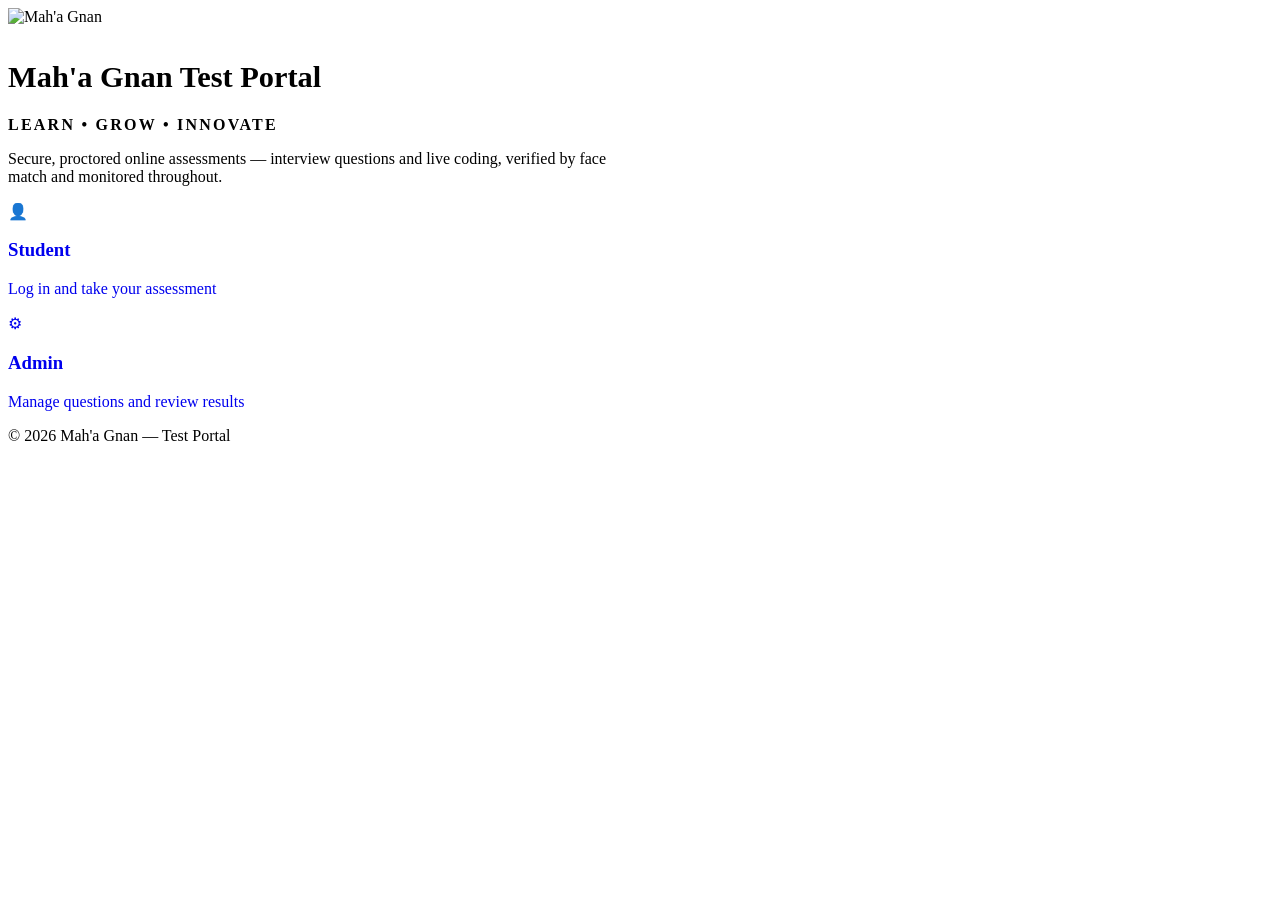
==== index.html @ fe6c0682 "Add files via upload" ====
<!DOCTYPE html>
<html lang="en">
<head>
<meta charset="UTF-8" />
<meta name="viewport" content="width=device-width, initial-scale=1.0" />
<title>Mah'a Gnan Test Portal</title>
<link rel="preconnect" href="https://fonts.googleapis.com">
<link href="https://fonts.googleapis.com/css2?family=Space+Grotesk:wght@500;700&family=Inter:wght@400;500;600&display=swap" rel="stylesheet">
<link rel="stylesheet" href="css/style.css" />
</head>
<body>

<div class="page-center">
  <div class="text-center" style="max-width:640px;">
    <img src="assets/logo.png" alt="Mah'a Gnan" style="height:96px; margin-bottom:14px;" />
    <h1 style="font-size:1.9rem;">Mah'a Gnan Test Portal</h1>
    <p class="small-note" style="letter-spacing:0.14em; text-transform:uppercase; color:var(--green-mid); font-weight:600;">
      Learn &bull; Grow &bull; Innovate
    </p>
    <p class="mt-16">Secure, proctored online assessments — interview questions and live coding, verified by face match and monitored throughout.</p>

    <div class="role-grid">
      <a href="student-login.html" style="text-decoration:none;">
        <div class="role-card">
          <div class="icon">&#128100;</div>
          <h3>Student</h3>
          <p>Log in and take your assessment</p>
        </div>
      </a>
      <a href="admin-login.html" style="text-decoration:none;">
        <div class="role-card">
          <div class="icon">&#9881;</div>
          <h3>Admin</h3>
          <p>Manage questions and review results</p>
        </div>
      </a>
    </div>
  </div>
</div>

<footer class="site-footer">&copy; 2026 Mah'a Gnan &mdash; Test Portal</footer>

</body>
</html>
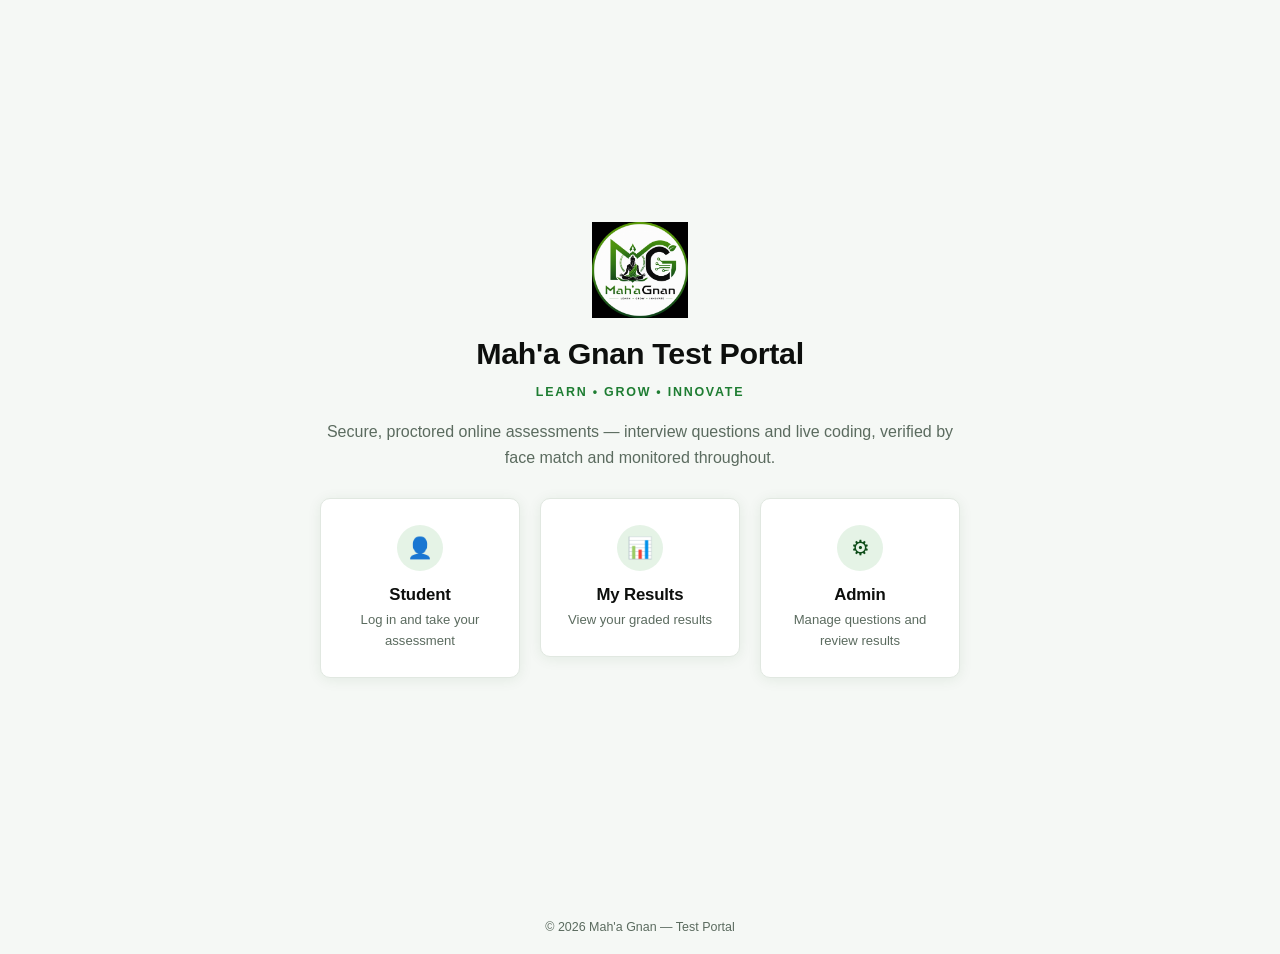
==== commit 033daa9c: "Update index.html" ====
--- a/index.html
+++ b/index.html
@@ -27,6 +27,13 @@
           <p>Log in and take your assessment</p>
         </div>
       </a>
+      <a href="results.html" style="text-decoration:none;">
+        <div class="role-card">
+          <div class="icon">&#128202;</div>
+          <h3>My Results</h3>
+          <p>View your graded results</p>
+        </div>
+      </a>
       <a href="admin-login.html" style="text-decoration:none;">
         <div class="role-card">
           <div class="icon">&#9881;</div>
--- a/css/style.css
+++ b/css/style.css
@@ -0,0 +1,465 @@
+/* ============================================
+   MAH'A GNAN TEST PORTAL — Design System
+   Palette: white base, deep green + black accents
+   ============================================ */
+
+:root {
+  --white: #ffffff;
+  --bg-soft: #f5f8f5;
+  --bg-card: #ffffff;
+  --green-deep: #0f4d1a;
+  --green-mid: #1e7d32;
+  --green-bright: #43a047;
+  --green-pale: #e5f3e6;
+  --black: #0d0f0d;
+  --ink: #16201a;
+  --gray-line: #e1e8e1;
+  --gray-text: #5b6b5f;
+  --red-alert: #c62828;
+  --red-pale: #fdecea;
+  --amber: #b8860b;
+  --amber-pale: #fdf5e2;
+  --radius: 10px;
+  --shadow: 0 2px 14px rgba(15, 77, 26, 0.08);
+  --shadow-lg: 0 8px 32px rgba(15, 77, 26, 0.14);
+  --font-display: "Space Grotesk", "Segoe UI", sans-serif;
+  --font-body: "Inter", "Segoe UI", sans-serif;
+}
+
+* { box-sizing: border-box; }
+
+html, body {
+  margin: 0;
+  padding: 0;
+  background: var(--bg-soft);
+  color: var(--ink);
+  font-family: var(--font-body);
+  -webkit-font-smoothing: antialiased;
+}
+
+h1, h2, h3, h4 {
+  font-family: var(--font-display);
+  color: var(--black);
+  margin: 0 0 8px;
+  letter-spacing: -0.01em;
+}
+
+a { color: var(--green-mid); text-decoration: none; }
+a:hover { text-decoration: underline; }
+
+p { color: var(--gray-text); line-height: 1.6; }
+
+/* ---------- Layout shells ---------- */
+
+.page-center {
+  min-height: 100vh;
+  display: flex;
+  align-items: center;
+  justify-content: center;
+  padding: 24px;
+}
+
+.topbar {
+  display: flex;
+  align-items: center;
+  justify-content: space-between;
+  padding: 14px 28px;
+  background: var(--white);
+  border-bottom: 1px solid var(--gray-line);
+  position: sticky;
+  top: 0;
+  z-index: 50;
+}
+
+.topbar-brand {
+  display: flex;
+  align-items: center;
+  gap: 10px;
+}
+
+.topbar-brand img { height: 36px; width: 36px; border-radius: 50%; }
+.topbar-brand span {
+  font-family: var(--font-display);
+  font-weight: 700;
+  font-size: 1.1rem;
+  color: var(--black);
+}
+.topbar-brand span em {
+  font-style: normal;
+  color: var(--green-mid);
+}
+
+.container {
+  max-width: 1100px;
+  margin: 0 auto;
+  padding: 32px 24px;
+}
+
+/* ---------- Circuit-node divider (signature element) ---------- */
+
+.circuit-divider {
+  display: flex;
+  align-items: center;
+  gap: 6px;
+  margin: 18px 0;
+  color: var(--green-mid);
+}
+.circuit-divider::before,
+.circuit-divider::after {
+  content: "";
+  flex: 1;
+  height: 1px;
+  background: linear-gradient(90deg, transparent, var(--gray-line) 20%, var(--gray-line) 80%, transparent);
+}
+.circuit-divider .node {
+  width: 6px; height: 6px;
+  border: 1.5px solid var(--green-mid);
+  border-radius: 50%;
+  background: var(--white);
+}
+
+/* ---------- Cards ---------- */
+
+.card {
+  background: var(--bg-card);
+  border: 1px solid var(--gray-line);
+  border-radius: var(--radius);
+  box-shadow: var(--shadow);
+  padding: 28px;
+}
+
+.card-auth {
+  width: 100%;
+  max-width: 420px;
+}
+
+.brand-header {
+  text-align: center;
+  margin-bottom: 22px;
+}
+.brand-header img {
+  height: 68px;
+  margin-bottom: 10px;
+}
+.brand-header h1 {
+  font-size: 1.4rem;
+  margin-bottom: 2px;
+}
+.brand-header .tagline {
+  font-size: 0.72rem;
+  letter-spacing: 0.14em;
+  text-transform: uppercase;
+  color: var(--green-mid);
+  font-weight: 600;
+}
+
+/* ---------- Forms ---------- */
+
+label {
+  display: block;
+  font-size: 0.82rem;
+  font-weight: 600;
+  color: var(--ink);
+  margin: 14px 0 6px;
+}
+input[type="text"],
+input[type="email"],
+input[type="password"],
+input[type="file"],
+input[type="datetime-local"],
+input[type="number"],
+select,
+textarea {
+  width: 100%;
+  padding: 11px 12px;
+  border: 1px solid var(--gray-line);
+  border-radius: 8px;
+  font-family: var(--font-body);
+  font-size: 0.92rem;
+  background: var(--white);
+  color: var(--ink);
+}
+input:focus, select:focus, textarea:focus {
+  outline: none;
+  border-color: var(--green-mid);
+  box-shadow: 0 0 0 3px var(--green-pale);
+}
+textarea { resize: vertical; min-height: 90px; }
+
+/* ---------- Buttons ---------- */
+
+.btn {
+  display: inline-flex;
+  align-items: center;
+  justify-content: center;
+  gap: 8px;
+  padding: 12px 20px;
+  border-radius: 8px;
+  border: none;
+  font-family: var(--font-body);
+  font-weight: 600;
+  font-size: 0.92rem;
+  cursor: pointer;
+  transition: transform 0.08s ease, box-shadow 0.15s ease;
+}
+.btn:active { transform: scale(0.98); }
+.btn-primary {
+  background: var(--green-deep);
+  color: var(--white);
+  width: 100%;
+  margin-top: 18px;
+}
+.btn-primary:hover { background: var(--green-mid); }
+.btn-outline {
+  background: transparent;
+  border: 1.5px solid var(--green-deep);
+  color: var(--green-deep);
+}
+.btn-outline:hover { background: var(--green-pale); }
+.btn-danger {
+  background: var(--red-alert);
+  color: var(--white);
+}
+.btn-danger:hover { opacity: 0.9; }
+.btn-black {
+  background: var(--black);
+  color: var(--white);
+}
+.btn-block { width: 100%; }
+.btn-sm { padding: 7px 14px; font-size: 0.8rem; }
+
+.form-footer {
+  text-align: center;
+  margin-top: 16px;
+  font-size: 0.85rem;
+  color: var(--gray-text);
+}
+
+.error-text {
+  color: var(--red-alert);
+  font-size: 0.82rem;
+  margin-top: 8px;
+  min-height: 1em;
+}
+.success-text {
+  color: var(--green-deep);
+  font-size: 0.82rem;
+  margin-top: 8px;
+}
+
+/* ---------- Role select (landing) ---------- */
+
+.role-grid {
+  display: grid;
+  grid-template-columns: repeat(auto-fit, minmax(200px, 1fr));
+  gap: 20px;
+  max-width: 760px;
+  margin-top: 28px;
+}
+@media (max-width: 560px) {
+  .role-grid { grid-template-columns: 1fr; }
+}
+.role-card {
+  background: var(--white);
+  border: 1px solid var(--gray-line);
+  border-radius: var(--radius);
+  padding: 26px 20px;
+  text-align: center;
+  cursor: pointer;
+  box-shadow: var(--shadow);
+  transition: box-shadow 0.15s ease, transform 0.1s ease;
+}
+.role-card:hover {
+  box-shadow: var(--shadow-lg);
+  transform: translateY(-2px);
+}
+.role-card .icon {
+  width: 46px; height: 46px;
+  margin: 0 auto 14px;
+  border-radius: 50%;
+  background: var(--green-pale);
+  display: flex; align-items: center; justify-content: center;
+  color: var(--green-deep);
+  font-size: 1.3rem;
+}
+.role-card h3 { font-size: 1.05rem; margin-bottom: 4px; }
+.role-card p { font-size: 0.82rem; margin: 0; }
+
+/* ---------- Badges / status ---------- */
+
+.badge {
+  display: inline-block;
+  padding: 3px 10px;
+  border-radius: 100px;
+  font-size: 0.72rem;
+  font-weight: 700;
+  letter-spacing: 0.02em;
+}
+.badge-green { background: var(--green-pale); color: var(--green-deep); }
+.badge-red { background: var(--red-pale); color: var(--red-alert); }
+.badge-amber { background: var(--amber-pale); color: var(--amber); }
+.badge-black { background: var(--black); color: var(--white); }
+
+/* ---------- Tables ---------- */
+
+table { width: 100%; border-collapse: collapse; }
+th, td {
+  text-align: left;
+  padding: 12px 14px;
+  border-bottom: 1px solid var(--gray-line);
+  font-size: 0.88rem;
+}
+th {
+  color: var(--gray-text);
+  font-weight: 600;
+  text-transform: uppercase;
+  font-size: 0.72rem;
+  letter-spacing: 0.05em;
+}
+tr:hover td { background: var(--green-pale); }
+
+/* ---------- Exam-specific ---------- */
+
+.exam-header {
+  position: sticky;
+  top: 0;
+  z-index: 60;
+  background: var(--black);
+  color: var(--white);
+  display: flex;
+  align-items: center;
+  justify-content: space-between;
+  padding: 12px 26px;
+}
+.exam-header .timer {
+  font-family: var(--font-display);
+  font-size: 1.15rem;
+  font-weight: 700;
+  color: var(--green-bright);
+}
+.exam-header .strikes {
+  display: flex;
+  gap: 6px;
+}
+.strike-dot {
+  width: 12px; height: 12px;
+  border-radius: 50%;
+  border: 2px solid var(--gray-line);
+}
+.strike-dot.used { background: var(--red-alert); border-color: var(--red-alert); }
+
+.question-card {
+  background: var(--white);
+  border: 1px solid var(--gray-line);
+  border-radius: var(--radius);
+  padding: 24px;
+  margin-bottom: 18px;
+}
+.question-card .q-meta {
+  display: flex;
+  gap: 10px;
+  align-items: center;
+  margin-bottom: 10px;
+}
+.question-card .q-number {
+  font-family: var(--font-display);
+  font-weight: 700;
+  color: var(--green-deep);
+}
+.question-card .q-text { font-size: 1rem; color: var(--ink); margin-bottom: 14px; white-space: pre-wrap; line-height: 1.55; }
+.question-list-text { white-space: pre-wrap; line-height: 1.55; color: var(--ink); margin-top: 10px; }
+
+.code-lang-select {
+  margin-bottom: 10px;
+  max-width: 200px;
+}
+textarea.code-area {
+  font-family: "Consolas", "Menlo", monospace;
+  background: #0d0f0d;
+  color: #d4f5d9;
+  min-height: 220px;
+  border: 1px solid var(--black);
+}
+
+.CodeMirror {
+  height: 240px;
+  border: 1.5px solid var(--green-mid);
+  border-radius: 8px;
+  font-family: "Consolas", "Menlo", monospace;
+  font-size: 0.88rem;
+}
+
+/* ---------- Alert overlay (violation warning) ---------- */
+
+.alert-overlay {
+  position: fixed;
+  inset: 0;
+  background: rgba(13, 15, 13, 0.85);
+  display: none;
+  align-items: center;
+  justify-content: center;
+  z-index: 200;
+}
+.alert-overlay.show { display: flex; }
+.alert-box {
+  background: var(--white);
+  border-radius: var(--radius);
+  padding: 32px;
+  max-width: 420px;
+  text-align: center;
+  border-top: 5px solid var(--red-alert);
+}
+.alert-box h2 { color: var(--red-alert); }
+
+/* ---------- Camera preview (small corner monitor) ---------- */
+
+.cam-monitor {
+  position: fixed;
+  bottom: 18px;
+  right: 18px;
+  width: 160px;
+  border-radius: 8px;
+  overflow: hidden;
+  border: 2px solid var(--green-mid);
+  box-shadow: var(--shadow-lg);
+  z-index: 55;
+  background: var(--black);
+}
+.cam-monitor video { width: 100%; display: block; }
+.cam-monitor .cam-label {
+  font-size: 0.65rem;
+  color: var(--green-bright);
+  background: var(--black);
+  text-align: center;
+  padding: 3px;
+  letter-spacing: 0.05em;
+}
+
+/* ---------- Utility ---------- */
+
+.flex { display: flex; }
+.flex-between { display: flex; align-items: center; justify-content: space-between; }
+.gap-8 { gap: 8px; }
+.gap-16 { gap: 16px; }
+.mt-16 { margin-top: 16px; }
+.mt-24 { margin-top: 24px; }
+.text-center { text-align: center; }
+.small-note { font-size: 0.78rem; color: var(--gray-text); }
+.hidden { display: none !important; }
+
+.loader {
+  border: 3px solid var(--gray-line);
+  border-top: 3px solid var(--green-mid);
+  border-radius: 50%;
+  width: 26px; height: 26px;
+  animation: spin 0.8s linear infinite;
+  margin: 0 auto;
+}
+@keyframes spin { to { transform: rotate(360deg); } }
+
+footer.site-footer {
+  text-align: center;
+  padding: 20px;
+  font-size: 0.78rem;
+  color: var(--gray-text);
+}
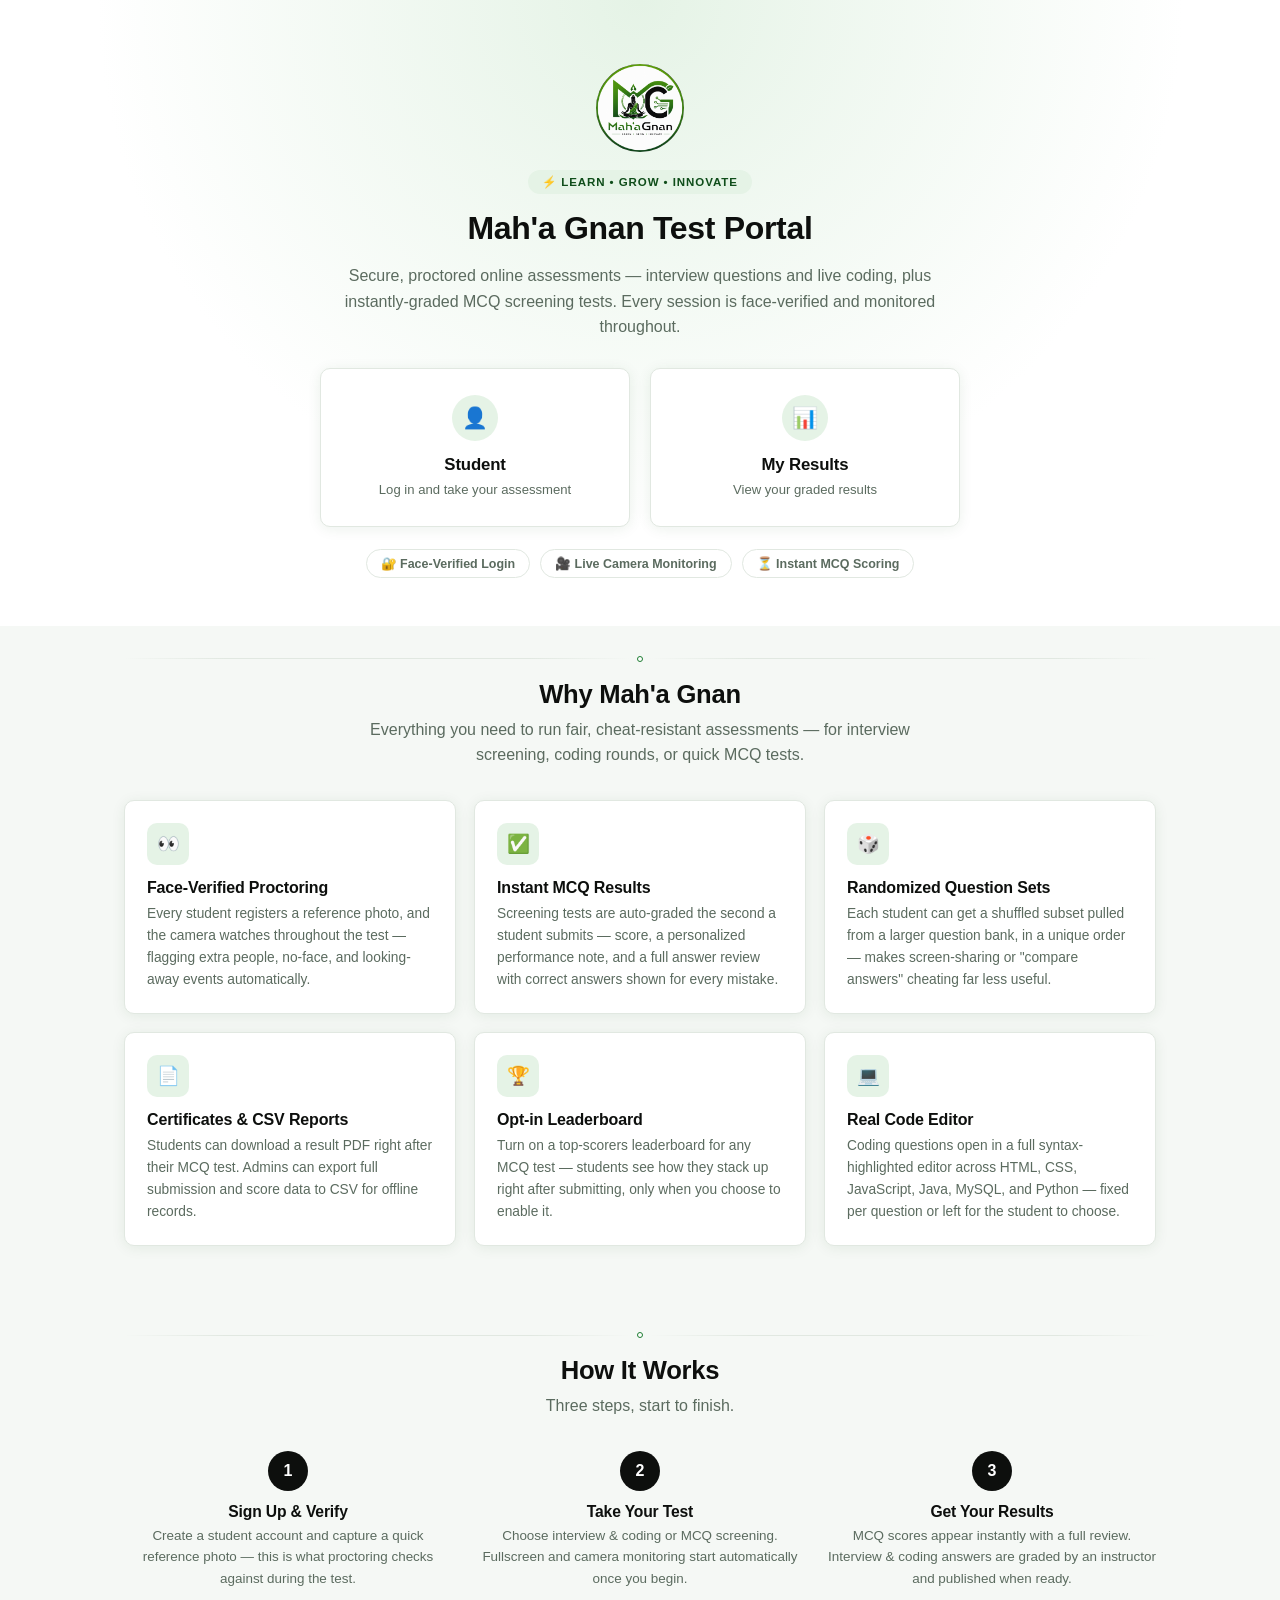
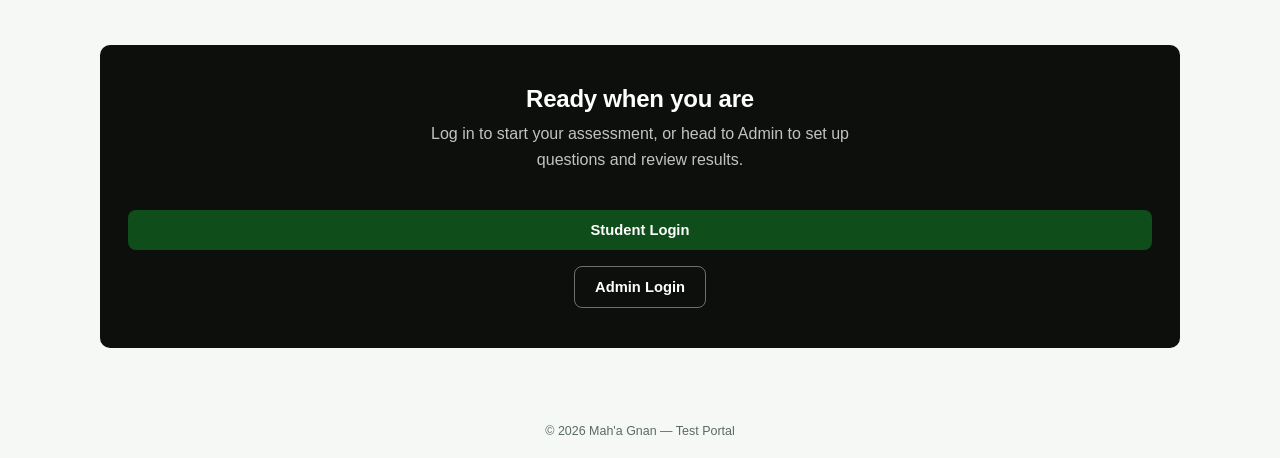
==== commit e718cc49: "Update index.html" ====
--- a/index.html
+++ b/index.html
@@ -4,20 +4,131 @@
 <meta charset="UTF-8" />
 <meta name="viewport" content="width=device-width, initial-scale=1.0" />
 <title>Mah'a Gnan Test Portal</title>
+<meta name="description" content="Secure, proctored online assessments — interview questions, live coding, and instantly-graded MCQ tests, verified by face match and monitored throughout." />
 <link rel="preconnect" href="https://fonts.googleapis.com">
 <link href="https://fonts.googleapis.com/css2?family=Space+Grotesk:wght@500;700&family=Inter:wght@400;500;600&display=swap" rel="stylesheet">
 <link rel="stylesheet" href="css/style.css" />
+
+<!-- Page-only styles for the upgraded landing page. Nothing here touches css/style.css —
+     it reuses the same CSS variables (colors, radius, shadows) already defined there. -->
+<style>
+  .hero-section {
+    padding: 64px 24px 48px;
+    text-align: center;
+    background: radial-gradient(ellipse at top, var(--green-pale) 0%, var(--white) 60%);
+  }
+  .hero-eyebrow {
+    display: inline-flex;
+    align-items: center;
+    gap: 6px;
+    padding: 5px 14px;
+    border-radius: 100px;
+    background: var(--green-pale);
+    color: var(--green-deep);
+    font-size: 0.72rem;
+    font-weight: 700;
+    letter-spacing: 0.08em;
+    text-transform: uppercase;
+    margin-bottom: 16px;
+  }
+  .trust-strip {
+    display: flex;
+    justify-content: center;
+    flex-wrap: wrap;
+    gap: 10px;
+    margin-top: 22px;
+  }
+  .trust-chip {
+    display: flex;
+    align-items: center;
+    gap: 6px;
+    padding: 6px 14px;
+    border-radius: 100px;
+    background: var(--white);
+    border: 1px solid var(--gray-line);
+    font-size: 0.78rem;
+    color: var(--gray-text);
+    font-weight: 600;
+  }
+  .landing-section {
+    max-width: 1080px;
+    margin: 0 auto;
+    padding: 12px 24px 56px;
+  }
+  .landing-section h2 {
+    text-align: center;
+    font-size: 1.6rem;
+  }
+  .landing-subtitle {
+    text-align: center;
+    max-width: 560px;
+    margin: 0 auto 32px;
+  }
+  .feature-grid {
+    display: grid;
+    grid-template-columns: repeat(auto-fit, minmax(260px, 1fr));
+    gap: 18px;
+  }
+  .feature-card {
+    background: var(--white);
+    border: 1px solid var(--gray-line);
+    border-radius: var(--radius);
+    padding: 22px;
+    box-shadow: var(--shadow);
+    transition: box-shadow 0.15s ease, transform 0.1s ease;
+  }
+  .feature-card:hover { box-shadow: var(--shadow-lg); transform: translateY(-2px); }
+  .feature-card .icon {
+    width: 42px; height: 42px;
+    border-radius: 10px;
+    background: var(--green-pale);
+    color: var(--green-deep);
+    display: flex; align-items: center; justify-content: center;
+    font-size: 1.15rem;
+    margin-bottom: 14px;
+  }
+  .feature-card h3 { font-size: 1rem; margin-bottom: 6px; }
+  .feature-card p { font-size: 0.86rem; margin: 0; }
+  .steps-row {
+    display: grid;
+    grid-template-columns: repeat(auto-fit, minmax(200px, 1fr));
+    gap: 24px;
+    margin-top: 8px;
+  }
+  .step-item { text-align: center; }
+  .step-circle {
+    width: 40px; height: 40px;
+    border-radius: 50%;
+    background: var(--black);
+    color: var(--white);
+    display: flex; align-items: center; justify-content: center;
+    font-family: var(--font-display);
+    font-weight: 700;
+    margin: 0 auto 12px;
+  }
+  .step-item h3 { font-size: 0.98rem; margin-bottom: 4px; }
+  .step-item p { font-size: 0.84rem; margin: 0; }
+  .cta-band {
+    background: var(--black);
+    border-radius: var(--radius);
+    padding: 40px 28px;
+    text-align: center;
+    max-width: 1080px;
+    margin: 0 auto 56px;
+  }
+  .cta-band h2 { color: var(--white); }
+  .cta-band p { color: rgba(255,255,255,0.75); max-width: 480px; margin: 0 auto 20px; }
+</style>
 </head>
 <body>
 
-<div class="page-center">
-  <div class="text-center" style="max-width:640px;">
-    <img src="assets/logo.png" alt="Mah'a Gnan" style="height:96px; margin-bottom:14px;" />
-    <h1 style="font-size:1.9rem;">Mah'a Gnan Test Portal</h1>
-    <p class="small-note" style="letter-spacing:0.14em; text-transform:uppercase; color:var(--green-mid); font-weight:600;">
-      Learn &bull; Grow &bull; Innovate
-    </p>
-    <p class="mt-16">Secure, proctored online assessments — interview questions and live coding, verified by face match and monitored throughout.</p>
+<!-- ============== HERO ============== -->
+<section class="hero-section">
+  <div style="max-width:640px; margin:0 auto;">
+    <img src="assets/logo.png" alt="Mah'a Gnan" style="height:88px; margin-bottom:14px; border-radius:50px;" /> <br>
+    <div class="hero-eyebrow">&#9889; Learn &bull; Grow &bull; Innovate</div>
+    <h1 style="font-size:2rem;">Mah'a Gnan Test Portal</h1>
+    <p class="mt-16">Secure, proctored online assessments — interview questions and live coding, plus instantly-graded MCQ screening tests. Every session is face-verified and monitored throughout.</p>
 
     <div class="role-grid">
       <a href="student-login.html" style="text-decoration:none;">
@@ -34,14 +145,90 @@
           <p>View your graded results</p>
         </div>
       </a>
-      <a href="admin-login.html" style="text-decoration:none;">
-        <div class="role-card">
-          <div class="icon">&#9881;</div>
-          <h3>Admin</h3>
-          <p>Manage questions and review results</p>
-        </div>
-      </a>
-    </div>
+      
+    </div>
+
+    <div class="trust-strip">
+      <span class="trust-chip">&#128272; Face-Verified Login</span>
+      <span class="trust-chip">&#127909; Live Camera Monitoring</span>
+      <span class="trust-chip">&#9203; Instant MCQ Scoring</span>
+    </div>
+  </div>
+</section>
+
+<!-- ============== FEATURES ============== -->
+<section class="landing-section">
+  <div class="circuit-divider"><span class="node"></span></div>
+  <h2>Why Mah'a Gnan</h2>
+  <p class="landing-subtitle">Everything you need to run fair, cheat-resistant assessments — for interview screening, coding rounds, or quick MCQ tests.</p>
+
+  <div class="feature-grid">
+    <div class="feature-card">
+      <div class="icon">&#128064;</div>
+      <h3>Face-Verified Proctoring</h3>
+      <p>Every student registers a reference photo, and the camera watches throughout the test — flagging extra people, no-face, and looking-away events automatically.</p>
+    </div>
+    <div class="feature-card">
+      <div class="icon">&#9989;</div>
+      <h3>Instant MCQ Results</h3>
+      <p>Screening tests are auto-graded the second a student submits — score, a personalized performance note, and a full answer review with correct answers shown for every mistake.</p>
+    </div>
+    <div class="feature-card">
+      <div class="icon">&#127922;</div>
+      <h3>Randomized Question Sets</h3>
+      <p>Each student can get a shuffled subset pulled from a larger question bank, in a unique order — makes screen-sharing or "compare answers" cheating far less useful.</p>
+    </div>
+    <div class="feature-card">
+      <div class="icon">&#128196;</div>
+      <h3>Certificates &amp; CSV Reports</h3>
+      <p>Students can download a result PDF right after their MCQ test. Admins can export full submission and score data to CSV for offline records.</p>
+    </div>
+    <div class="feature-card">
+      <div class="icon">&#127942;</div>
+      <h3>Opt-in Leaderboard</h3>
+      <p>Turn on a top-scorers leaderboard for any MCQ test — students see how they stack up right after submitting, only when you choose to enable it.</p>
+    </div>
+    <div class="feature-card">
+      <div class="icon">&#128187;</div>
+      <h3>Real Code Editor</h3>
+      <p>Coding questions open in a full syntax-highlighted editor across HTML, CSS, JavaScript, Java, MySQL, and Python — fixed per question or left for the student to choose.</p>
+    </div>
+  </div>
+</section>
+
+<!-- ============== HOW IT WORKS ============== -->
+<section class="landing-section">
+  <div class="circuit-divider"><span class="node"></span></div>
+  <h2>How It Works</h2>
+  <p class="landing-subtitle">Three steps, start to finish.</p>
+
+  <div class="steps-row">
+    <div class="step-item">
+      <div class="step-circle">1</div>
+      <h3>Sign Up &amp; Verify</h3>
+      <p>Create a student account and capture a quick reference photo — this is what proctoring checks against during the test.</p>
+    </div>
+    <div class="step-item">
+      <div class="step-circle">2</div>
+      <h3>Take Your Test</h3>
+      <p>Choose interview &amp; coding or MCQ screening. Fullscreen and camera monitoring start automatically once you begin.</p>
+    </div>
+    <div class="step-item">
+      <div class="step-circle">3</div>
+      <h3>Get Your Results</h3>
+      <p>MCQ scores appear instantly with a full review. Interview &amp; coding answers are graded by an instructor and published when ready.</p>
+    </div>
+  </div>
+</section>
+
+<!-- ============== CTA ============== -->
+<div class="cta-band">
+  <h2>Ready when you are</h2>
+  <p>Log in to start your assessment, or head to Admin to set up questions and review results.</p>
+  <div class="flex gap-16" style="justify-content:center; flex-wrap:wrap;">
+    <a href="student-login.html" class="btn btn-primary">Student Login</a>
+    <a href="admin-login.html" class="btn btn-outline" style="background:transparent; color:var(--white); border-color:rgba(255,255,255,0.4);">Admin Login</a>
+    
   </div>
 </div>
 
--- a/css/style.css
+++ b/css/style.css
@@ -463,3 +463,71 @@
   font-size: 0.78rem;
   color: var(--gray-text);
 }
+
+/* ============================================
+   RICH QUESTION FORMATTING — code blocks, notes, highlight
+   ============================================ */
+.q-code-block {
+  background: var(--black);
+  color: #e5f3e6;
+  padding: 14px 16px;
+  border-radius: 8px;
+  overflow-x: auto;
+  font-family: "Consolas", "Monaco", monospace;
+  font-size: 0.85rem;
+  line-height: 1.5;
+  margin: 10px 0;
+}
+.q-code-block code { background: none; color: inherit; padding: 0; }
+code {
+  background: var(--green-pale);
+  color: var(--green-deep);
+  padding: 2px 6px;
+  border-radius: 4px;
+  font-family: "Consolas", "Monaco", monospace;
+  font-size: 0.9em;
+}
+.q-note {
+  background: var(--amber-pale);
+  border-left: 4px solid var(--amber);
+  color: var(--ink);
+  padding: 10px 14px;
+  border-radius: 6px;
+  margin: 10px 0;
+  font-size: 0.92rem;
+}
+mark.q-highlight {
+  background: #fff2a8;
+  color: var(--ink);
+  padding: 1px 4px;
+  border-radius: 3px;
+}
+
+/* ============================================
+   LEADERBOARD
+   ============================================ */
+.leaderboard-row {
+  display: flex;
+  align-items: center;
+  gap: 12px;
+  padding: 10px 14px;
+  border-radius: 8px;
+  margin-bottom: 6px;
+  background: var(--bg-soft);
+}
+.leaderboard-row.me { background: var(--green-pale); border: 1.5px solid var(--green-mid); }
+.leaderboard-rank {
+  font-family: var(--font-display);
+  font-weight: 700;
+  color: var(--green-deep);
+  min-width: 28px;
+}
+
+/* ============================================
+   SCORE DISTRIBUTION BARS (admin analytics)
+   ============================================ */
+.dist-bar-row { display: flex; align-items: center; gap: 10px; margin-bottom: 8px; }
+.dist-bar-label { min-width: 70px; font-size: 0.82rem; color: var(--gray-text); }
+.dist-bar-track { flex: 1; background: var(--gray-line); border-radius: 6px; height: 18px; overflow: hidden; }
+.dist-bar-fill { background: var(--green-mid); height: 100%; border-radius: 6px; }
+.dist-bar-count { min-width: 30px; text-align: right; font-size: 0.82rem; color: var(--ink); font-weight: 600; }
